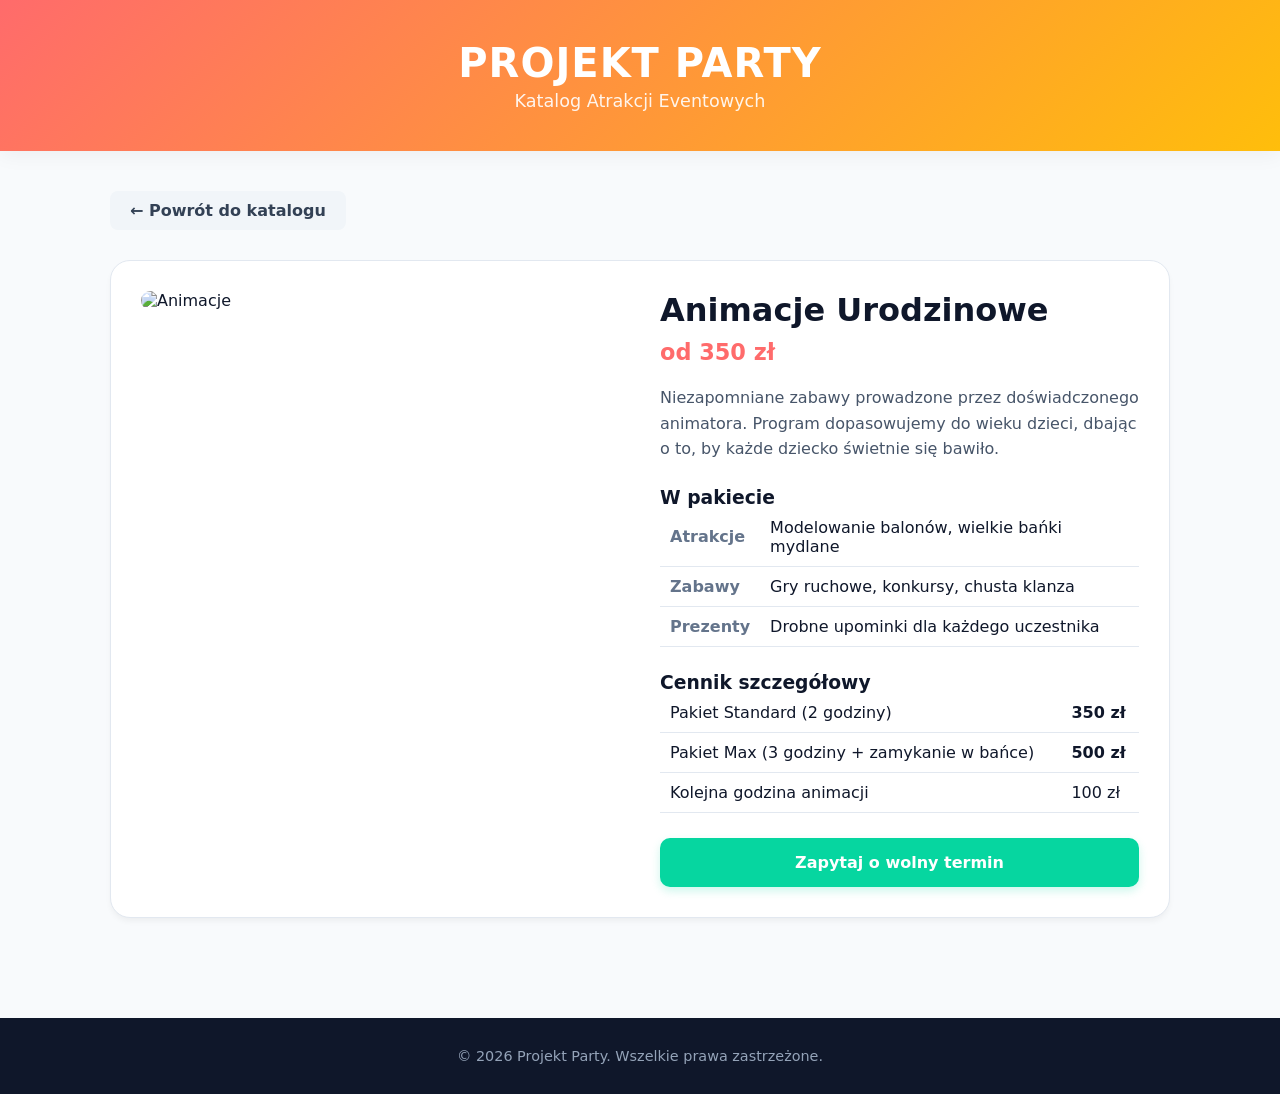
==== animacje-urodzinowe/index.html @ 0e80bcf0 "Add index.html for Animacje Urodzinowe project" ====
<!DOCTYPE html>
<html lang="pl">
<head>
    <meta charset="UTF-8">
    <meta name="viewport" content="width=device-width, initial-scale=1.0">
    <title>Animacje Urodzinowe - Projekt Party</title>
    <link rel="stylesheet" href="/style.css">
</head>
<body>

    <header>
        <h1>PROJEKT PARTY</h1>
        <p>Katalog Atrakcji Eventowych</p>
    </header>

    <main class="container">
        <a href="/" class="back-btn">← Powrót do katalogu</a>

        <div class="product-details">
            <div class="details-image">
                <img src="https://images.unsplash.com/photo-1530103862676-de8c9debad1d?w=600" alt="Animacje">
            </div>
            <div class="details-info">
                <h2>Animacje Urodzinowe</h2>
                <div class="details-price">od 350 zł</div>
                
                <p class="details-text">
                    Niezapomniane zabawy prowadzone przez doświadczonego animatora. Program dopasowujemy do wieku dzieci, dbając o to, by każde dziecko świetnie się bawiło.
                </p>

                <h3>W pakiecie</h3>
                <table class="details-table">
                    <tr><th>Atrakcje</th><td>Modelowanie balonów, wielkie bańki mydlane</td></tr>
                    <tr><th>Zabawy</th><td>Gry ruchowe, konkursy, chusta klanza</td></tr>
                    <tr><th>Prezenty</th><td>Drobne upominki dla każdego uczestnika</td></tr>
                </table>

                <h3>Cennik szczegółowy</h3>
                <table class="details-table">
                    <tr><td>Pakiet Standard (2 godziny)</td><td><strong>350 zł</strong></td></tr>
                    <tr><td>Pakiet Max (3 godziny + zamykanie w bańce)</td><td><strong>500 zł</strong></td></tr>
                    <tr><td>Kolejna godzina animacji</td><td>100 zł</td></tr>
                </table>

                <a href="mailto:kontakt@projektparty.pl?subject=Rezerwacja: Animacje" class="cta-btn">Zapytaj o wolny termin</a>
            </div>
        </div>
    </main>

    <footer>
        <p>&copy; 2026 Projekt Party. Wszelkie prawa zastrzeżone.</p>
    </footer>

</body>
</html>
---- style.css ----
* {
    margin: 0;
    padding: 0;
    box-sizing: border-box;
    font-family: 'Segoe UI', system-ui, sans-serif;
}

body {
    background-color: #f8fafc;
    color: #0f172a;
    display: flex;
    flex-direction: column;
    min-height: 100vh;
}

header {
    background: linear-gradient(135deg, #ff6b6b, #ffbe0b);
    color: white;
    text-align: center;
    padding: 40px 20px;
    box-shadow: 0 4px 20px rgba(0,0,0,0.05);
}

header h1 {
    font-size: 2.5rem;
    font-weight: 800;
    letter-spacing: 1px;
}

header p {
    font-size: 1.1rem;
    margin-top: 5px;
    opacity: 0.9;
}

.container {
    max-width: 1100px;
    margin: 0 auto;
    padding: 40px 20px;
    flex: 1;
}

.catalog-header {
    text-align: center;
    margin-bottom: 40px;
}

.catalog-header h2 {
    font-size: 1.8rem;
    color: #1e293b;
}

.catalog-header p {
    color: #64748b;
    margin-top: 5px;
}

/* Siatka małych kafelków */
.product-grid {
    display: grid;
    grid-template-columns: repeat(auto-fill, minmax(240px, 1fr));
    gap: 25px;
}

.product-card {
    background: white;
    border-radius: 16px;
    overflow: hidden;
    text-decoration: none;
    color: inherit;
    box-shadow: 0 4px 6px -1px rgba(0,0,0,0.05);
    border: 1px solid #e2e8f0;
    transition: transform 0.2s ease, box-shadow 0.2s ease;
    display: flex;
    flex-direction: column;
}

.product-card:hover {
    transform: translateY(-5px);
    box-shadow: 0 12px 20px -5px rgba(0,0,0,0.1);
}

.card-image {
    width: 100%;
    height: 160px;
    background-color: #f1f5f9;
}

.card-image img {
    width: 100%;
    height: 100%;
    object-fit: cover;
}

.card-content {
    padding: 15px;
    display: flex;
    flex-direction: column;
    justify-content: space-between;
    flex-grow: 1;
}

.card-content h3 {
    font-size: 1.1rem;
    color: #1e293b;
    margin-bottom: 10px;
}

.card-price {
    font-size: 0.95rem;
    font-weight: 700;
    color: #ff6b6b;
    background: #fff5f5;
    padding: 4px 10px;
    border-radius: 20px;
    align-self: flex-start;
}

/* Wygląd podstrony produktu */
.back-btn {
    display: inline-block;
    padding: 10px 20px;
    background: #f1f5f9;
    color: #334155;
    text-decoration: none;
    border-radius: 8px;
    font-weight: 600;
    margin-bottom: 30px;
    transition: background 0.2s;
}

.back-btn:hover {
    background: #e2e8f0;
}

.product-details {
    display: grid;
    grid-template-columns: 1fr;
    gap: 40px;
    background: white;
    padding: 30px;
    border-radius: 20px;
    box-shadow: 0 4px 6px -1px rgba(0,0,0,0.05);
    border: 1px solid #e2e8f0;
}

@media (min-width: 768px) {
    .product-details {
        grid-template-columns: 1fr 1fr;
    }
}

.details-image img {
    width: 100%;
    border-radius: 12px;
}

.details-info h2 {
    font-size: 2rem;
    margin-bottom: 10px;
}

.details-price {
    font-size: 1.4rem;
    font-weight: 700;
    color: #ff6b6b;
    margin-bottom: 20px;
}

.details-text {
    color: #475569;
    line-height: 1.6;
    margin-bottom: 25px;
}

.details-table {
    width: 100%;
    border-collapse: collapse;
    margin-bottom: 25px;
}

.details-table th, .details-table td {
    padding: 10px;
    text-align: left;
    border-bottom: 1px solid #e2e8f0;
}

.details-table th {
    color: #64748b;
    font-weight: 600;
}

.cta-btn {
    display: block;
    text-align: center;
    background: #06d6a0;
    color: white;
    padding: 15px;
    border-radius: 10px;
    text-decoration: none;
    font-weight: 700;
    box-shadow: 0 4px 10px rgba(6, 214, 160, 0.2);
}

footer {
    background: #0f172a;
    color: #94a3b8;
    text-align: center;
    padding: 30px 20px;
    margin-top: 60px;
    font-size: 0.9rem;
}
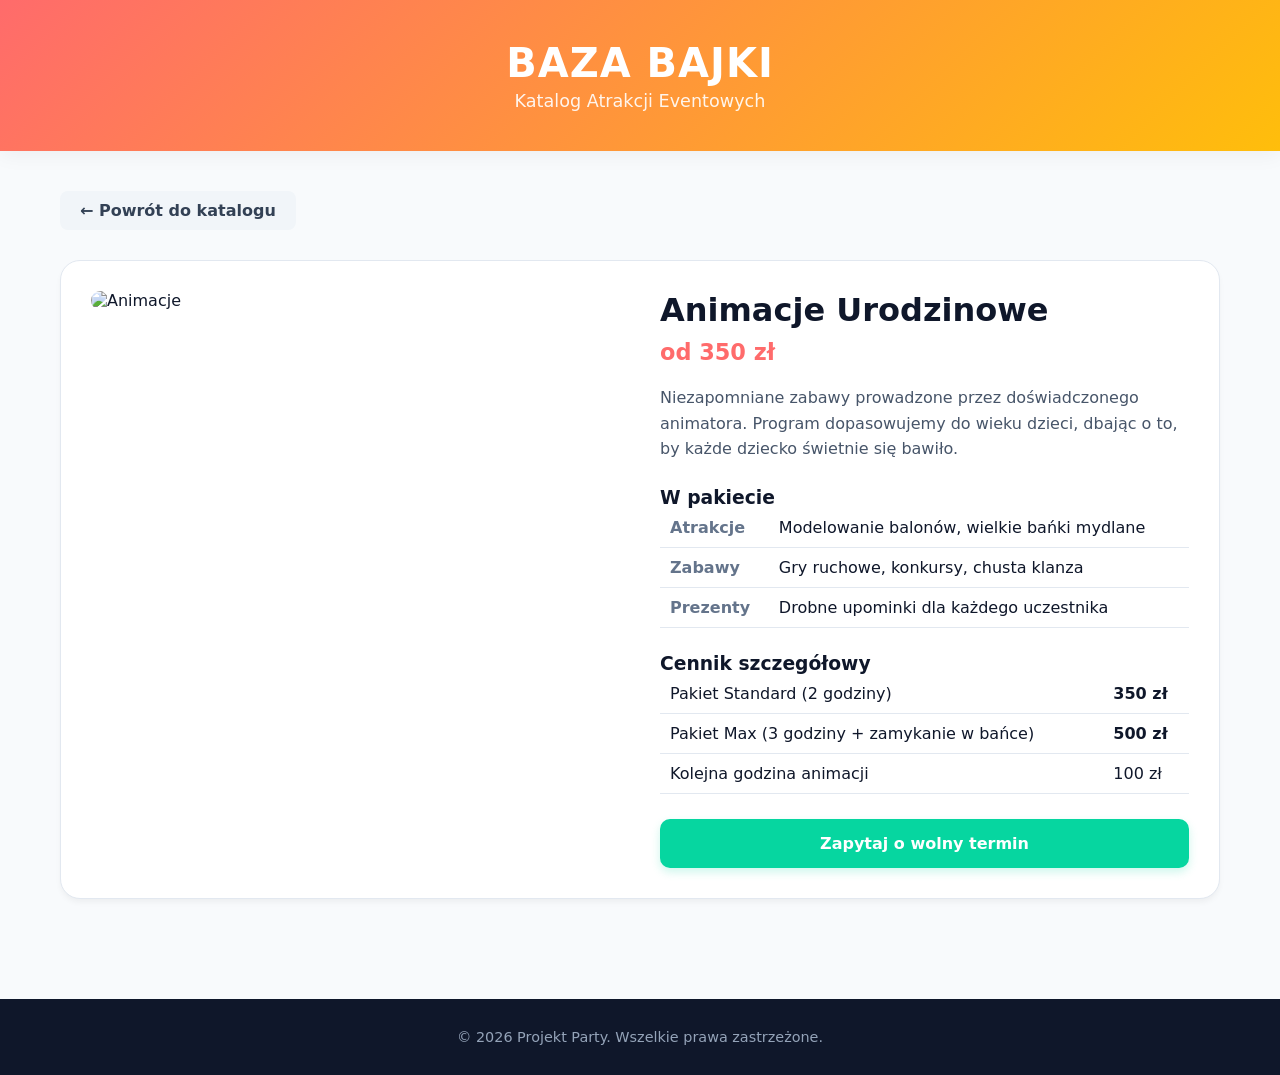
==== commit 6fdb31d3: "Change project title from 'PROJEKT PARTY' to 'BAZA BAJKI'" ====
--- a/animacje-urodzinowe/index.html
+++ b/animacje-urodzinowe/index.html
@@ -9,7 +9,7 @@
 <body>
 
     <header>
-        <h1>PROJEKT PARTY</h1>
+        <h1>BAZA BAJKI</h1>
         <p>Katalog Atrakcji Eventowych</p>
     </header>
 
--- a/style.css
+++ b/style.css
@@ -34,7 +34,7 @@
 }
 
 .container {
-    max-width: 1100px;
+    max-width: 1200px; /* Zwiększone, żeby 4 kafelki miały więcej miejsca */
     margin: 0 auto;
     padding: 40px 20px;
     flex: 1;
@@ -55,11 +55,23 @@
     margin-top: 5px;
 }
 
-/* Siatka małych kafelków */
+/* SIATKA: DOSTOSOWANA DO 4 KAFELKÓW W RZĘDZIE */
 .product-grid {
     display: grid;
-    grid-template-columns: repeat(auto-fill, minmax(240px, 1fr));
-    gap: 25px;
+    grid-template-columns: repeat(1, 1fr); /* 1 kolumna na telefonach */
+    gap: 20px;
+}
+
+@media (min-width: 576px) {
+    .product-grid {
+        grid-template-columns: repeat(2, 1fr); /* 2 kolumny na tabletach */
+    }
+}
+
+@media (min-width: 992px) {
+    .product-grid {
+        grid-template-columns: repeat(4, 1fr); /* 4 kolumny na komputerach */
+    }
 }
 
 .product-card {
@@ -101,13 +113,13 @@
 }
 
 .card-content h3 {
-    font-size: 1.1rem;
+    font-size: 1.05rem; /* Delikatnie zmniejszony font, by pasował do mniejszego kafelka */
     color: #1e293b;
     margin-bottom: 10px;
 }
 
 .card-price {
-    font-size: 0.95rem;
+    font-size: 0.9rem;
     font-weight: 700;
     color: #ff6b6b;
     background: #fff5f5;
